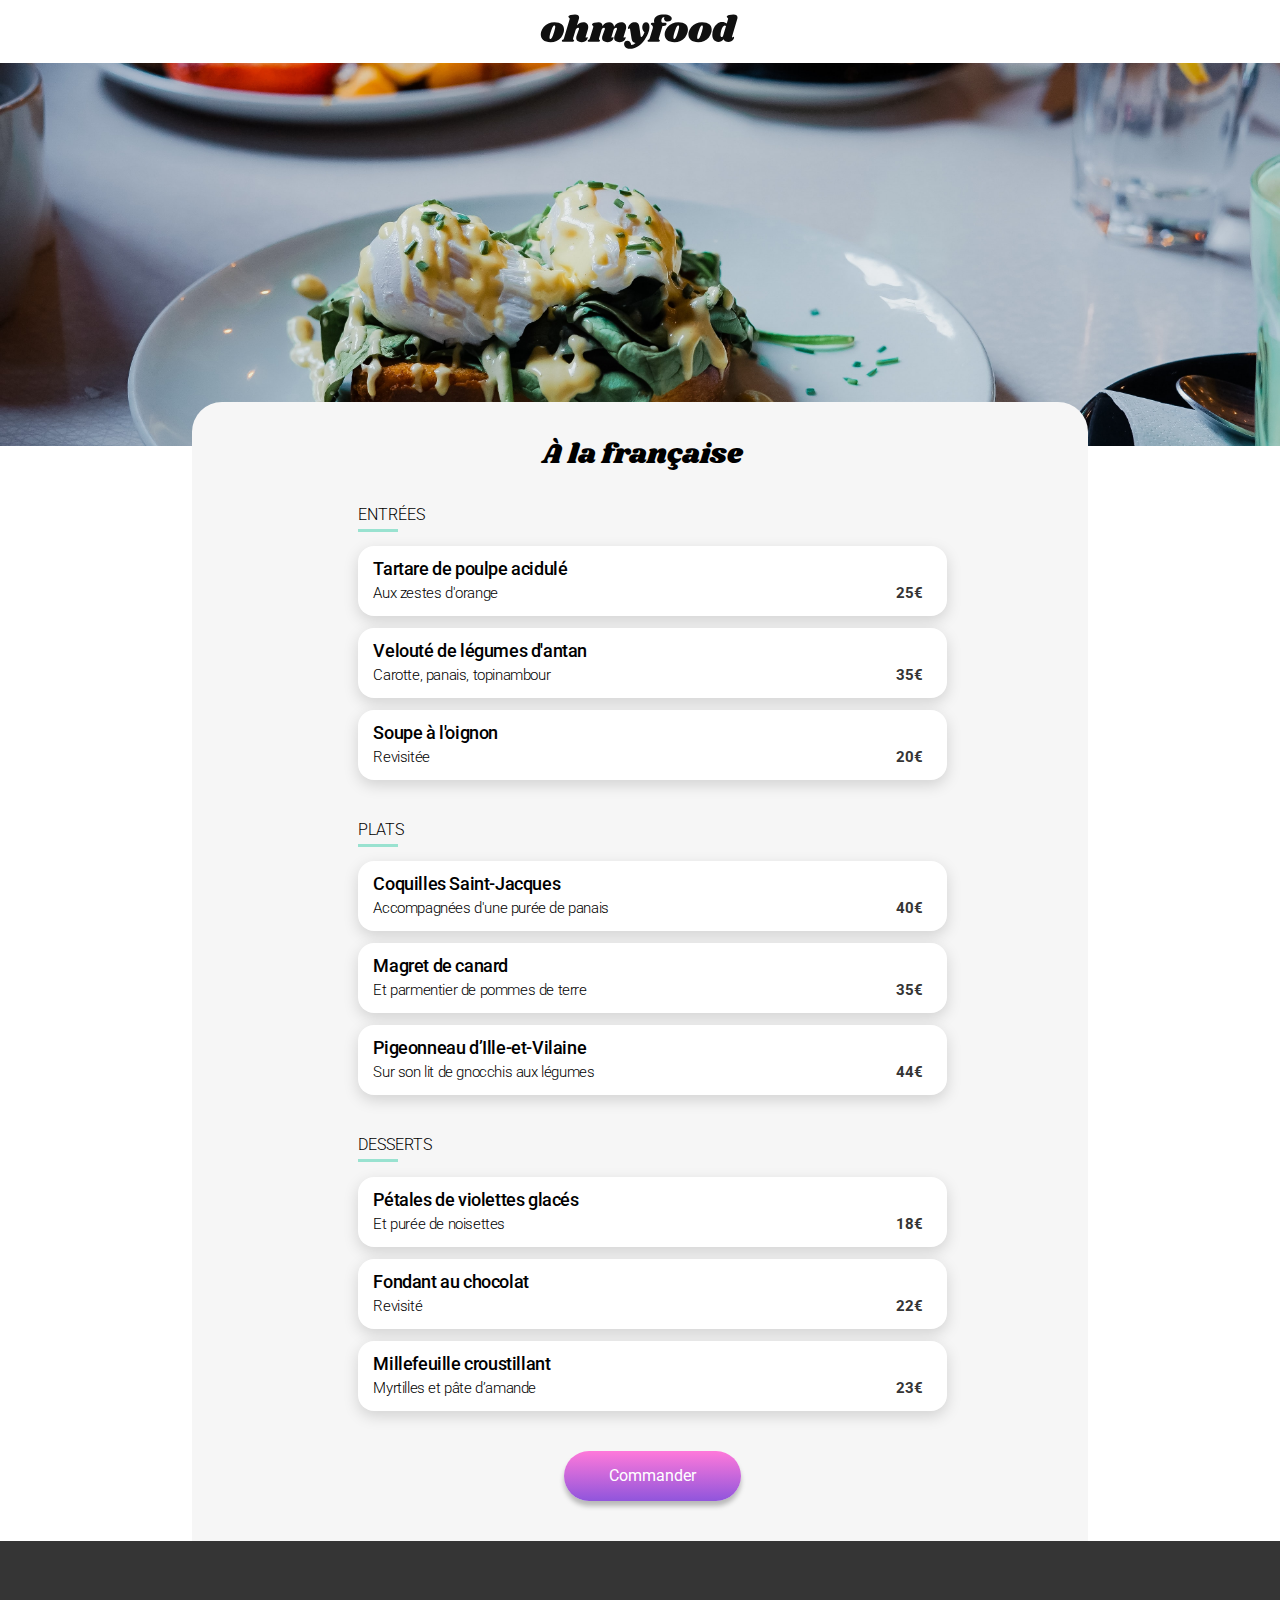
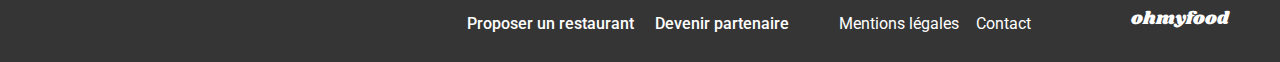
==== restos/ALaFrancaise.html @ 9baf25be "création des autres pages restos et quelques retouches diverses" ====
<!DOCTYPE html>
<html lang="fr">
  <head>
    <meta charset="UTF-8" />
    <!-- Pour les MediaQueries -->
    <meta name="viewport" content="width=device-width, initial-scale=1.0" />
    <!-- Nom de l'onglet -->
    <title>À la Française</title>
    <!-- Ajout du Logo dans l'onglet -->
    <link rel="icon" type="image/svg+xml" href="../Images/logo/ohmyfood.png" />
    <!-- Ajout des liens pour les fonts et icones -->
    <link rel="preconnect" href="https://fonts.googleapis.com" />
    <link rel="preconnect" href="https://fonts.gstatic.com" crossorigin />
    <link
      href="https://fonts.googleapis.com/css2?family=Roboto:wght@300;400;500;700&family=Shrikhand&display=swap"
      rel="stylesheet"
    />
    <link
      rel="stylesheet"
      href="https://cdnjs.cloudflare.com/ajax/libs/font-awesome/6.2.1/css/all.min.css"
      integrity="sha512-MV7K8+y+gLIBoVD59lQIYicR65iaqukzvf/nwasF0nqhPay5w/9lJmVM2hMDcnK1OnMGCdVK+iQrJ7lzPJQd1w=="
      crossorigin="anonymous"
      referrerpolicy="no-referrer"
    />
    <!-- Ajout du style css de référence -->
    <link rel="stylesheet" href="../sass/main.css" />
  </head>
  <body>
    <header>
      <!-- ENTÊTE -->
      <div class="header header__restos">
        <div>
          <a href="../index.html"
            ><i class="fa-solid fa-arrow-left fa-lg"></i
          ></a>
        </div>
        <img
          src="../Images/logo/ohmyfood@2x.svg"
          alt="Logo du site Oh my Food"
          class="logo"
        />
      </div>
    </header>
    <main>
      <img
        src="../Images/restaurants/toa-heftiba-DQKerTsQwi0-unsplash.jpg"
        alt="Image de restaurant montrant des plats"
        class="restos"
      />
      <section class="bckg__restos">
        <div class="align__title box">
          <div><h2>À la française</h2></div>
          <div class="carre carre__myheart">
            <label for="coeur">
              <input type="checkbox" id="coeur" class="checkbox" />
              <i class="far fa-heart fa__base" aria-hidden="true"></i>
              <i class="fas fa-heart fa__base" aria-hidden="true"></i>
            </label>
          </div>
        </div>
        <div class="marge box__one">
          <div>
            <h4>ENTRÉES</h4>
            <div class="underline"></div>
          </div>
          <div class="vignette">
            <div class="vignette__points">
              <p class="vignette__points--one">Tartare de poulpe acidulé</p>
              <p class="vignette__points--two">Aux zestes d'orange</p>
            </div>
            <div class="vignette__price">25€</div>
            <div class="vignette__bar">
              <i class="fa-solid fa-check fa-sm vignette__bar__check"></i>
            </div>
          </div>
          <div class="vignette">
            <div class="vignette__points">
              <p class="vignette__points--one">Velouté de légumes d'antan</p>
              <p class="vignette__points--two">Carotte, panais, topinambour</p>
            </div>
            <div class="vignette__price">35€</div>
            <div class="vignette__bar">
              <i class="fa-solid fa-check fa-sm vignette__bar__check"></i>
            </div>
          </div>
          <div class="vignette">
            <div class="vignette__points">
              <p class="vignette__points--one">Soupe à l'oignon</p>
              <p class="vignette__points--two">Revisitée</p>
            </div>
            <div class="vignette__price">20€</div>
            <div class="vignette__bar">
              <i class="fa-solid fa-check fa-sm vignette__bar__check"></i>
            </div>
          </div>
        </div>
        <div class="marge box__two">
          <div>
            <h4>PLATS</h4>
            <div class="underline"></div>
          </div>
          <div class="vignette">
            <div class="vignette__points">
              <p class="vignette__points--one">Coquilles Saint-Jacques</p>
              <p class="vignette__points--two">
                Accompagnées d'une purée de panais
              </p>
            </div>
            <div class="vignette__price">40€</div>
            <div class="vignette__bar">
              <i class="fa-solid fa-check fa-sm vignette__bar__check"></i>
            </div>
          </div>
          <div class="vignette">
            <div class="vignette__points">
              <p class="vignette__points--one">Magret de canard</p>
              <p class="vignette__points--two">
                Et parmentier de pommes de terre
              </p>
            </div>
            <div class="vignette__price">35€</div>
            <div class="vignette__bar">
              <i class="fa-solid fa-check fa-sm vignette__bar__check"></i>
            </div>
          </div>
          <div class="vignette">
            <div class="vignette__points">
              <p class="vignette__points--one">Pigeonneau d’Ille-et-Vilaine</p>
              <p class="vignette__points--two">
                Sur son lit de gnocchis aux légumes
              </p>
            </div>
            <div class="vignette__price">44€</div>
            <div class="vignette__bar">
              <i class="fa-solid fa-check fa-sm vignette__bar__check"></i>
            </div>
          </div>
        </div>
        <div class="marge box__three">
          <div>
            <h4>DESSERTS</h4>
            <div class="underline"></div>
          </div>
          <div class="vignette">
            <div class="vignette__points">
              <p class="vignette__points--one">Pétales de violettes glacés</p>
              <p class="vignette__points--two">Et purée de noisettes</p>
            </div>
            <div class="vignette__price">18€</div>
            <div class="vignette__bar">
              <i class="fa-solid fa-check fa-sm vignette__bar__check"></i>
            </div>
          </div>
          <div class="vignette">
            <div class="vignette__points">
              <p class="vignette__points--one">Fondant au chocolat</p>
              <p class="vignette__points--two">Revisité</p>
            </div>
            <div class="vignette__price">22€</div>
            <div class="vignette__bar">
              <i class="fa-solid fa-check fa-sm vignette__bar__check"></i>
            </div>
          </div>
          <div class="vignette">
            <div class="vignette__points">
              <p class="vignette__points--one">Millefeuille croustillant</p>
              <p class="vignette__points--two">Myrtilles et pâte d’amande</p>
            </div>
            <div class="vignette__price">23€</div>
            <div class="vignette__bar">
              <i class="fa-solid fa-check fa-sm vignette__bar__check"></i>
            </div>
          </div>
        </div>
        <a href="#" class="cta cta__two marge">Commander</a>
      </section>
    </main>
    <footer class="footer">
      <div class="footer__width">
        <div class="footer__marge">
          <a href="../index.html" class="shrinkhand color">ohmyfood</a>
        </div>
        <div class="footer__two order__two">
          <div class="icon">
            <div>
              <i class="fa-solid fa-utensils" aria-hidden="true"></i>
            </div>
            <a href="#" class="color weight__one">Proposer un restaurant</a>
          </div>
          <div class="icon">
            <div>
              <i
                class="fa-solid fa-handshake-angle fa-xs"
                aria-hidden="true"
              ></i>
            </div>
            <a href="#" class="color weight__one">Devenir partenaire</a>
          </div>
        </div>
        <div class="footer__two order__one">
          <div><a href="#" class="color weight__two">Mentions légales</a></div>
          <div>
            <a href="mailto:email@exemple.com?" class="color weight__two"
              >Contact</a
            >
          </div>
        </div>
      </div>
    </footer>
  </body>
</html>
---- sass/main.css ----
@charset "UTF-8";
/*****Appel des différentes pages scss du projet pour un bon fonctionnement de l'ensemble du site *****/
/* Réinitialisation des marges navigateurs */
* {
  margin: 0;
  padding: 0;
}

/** Fonts du site **/
/** Font-size **/
/** Charte des Couleurs pour l'ensemble du site **/
/**Couleurs principales**/
/**Autres Couleurs **/
/** Couleurs de CTA **/
/** Paramètres généraux **/
/** LOADER **/
/** ENTÊTE **/
/** Accueil - Fonctionnement **/
/** Accueil - Cartes Restaurants **/
/** Partie haute de la card **/
/** Partie basse de la card **/
/** alignement texte et coeur de la card**/
/** FOOTER **/
/** Mise en forme pages Restos **/
/** Vignettes pages restaurants**/
/** Pour couper le texte à l'aide de 3 petits points **/
/** Ombres Portées **/
/** Keyframes LOADER **/
@keyframes loader {
  100% {
    transform: scale(2);
  }
}
@keyframes visibilité {
  90% {
    opacity: 1;
  }
  100% {
    opacity: 0;
  }
}
/** Keyframes Blocs Menu **/
@keyframes menu {
  from {
    transform: scale(0);
    opacity: 0;
  }
  to {
    transform: scale(1);
    opacity: 1;
  }
}
/****** Paramètres généraux en Mobile First ***********/
/** Mise en forme de diverses balises html **/
body {
  font-family: "Roboto", sans-serif;
  font-size: 1rem;
}

h1 {
  font-family: "Roboto", sans-serif;
  font-size: 1.5rem;
  font-weight: 700;
}

h2 {
  font-family: "Shrikhand", serif;
  font-size: 1.75rem;
  font-weight: 400;
}

h3 {
  font-size: 1.125rem;
  font-weight: 700;
}

h4 {
  font-weight: 300;
}

a {
  text-decoration: none;
}

/** Boutons Explorer er Commander **/
.cta {
  display: flex;
  justify-content: center;
  align-items: center;
  box-shadow: 0px 5px 5px 0px rgba(0, 0, 0, 0.2509803922);
  background: linear-gradient(to bottom, #ff79da, #9356dc 97%);
  color: #ffffff;
  margin: auto;
  height: 3.125rem;
  border-radius: 30px;
  cursor: pointer;
  transition: all 0.3s cubic-bezier(0.4, 0.1, 0.6, 0.9);
  /**** Media Queries ****/
}
.cta:hover, .cta:active {
  background: linear-gradient(to bottom, #ff93e1, #a16be0 97%);
  box-shadow: 0px 7px 7px 2px rgba(0, 0, 0, 0.2509803922);
}
.cta__one {
  width: 58%;
}
.cta__two {
  width: 52%;
}
@media screen and (min-width: 768px) {
  .cta__one {
    width: 16%;
  }
  .cta__two {
    width: 30%;
  }
}

/** Paramètres généraux des coeurs **/
.fa__base {
  position: absolute;
  font-size: 25px;
  color: transparent;
  background-clip: text;
  cursor: pointer;
  transition: opacity 0.2s ease-in-out;
}

.far {
  background-color: #000000;
}
.far:active {
  opacity: 0;
}
@media screen and (min-width: 768px) {
  .far:hover {
    opacity: 0;
  }
}

.fas {
  background-image: linear-gradient(to bottom, #9356dc, #ff79da);
  opacity: 0;
}
.fas:active {
  opacity: 1;
}
@media screen and (min-width: 768px) {
  .fas:hover {
    opacity: 1;
  }
}

.checkbox {
  position: absolute;
  opacity: 0;
}

/** lorsque la checkbox est cochée, cela affiche l'icône coeur plein / les 2 sont donc reliés **/
input[type=checkbox]:checked ~ .fas {
  opacity: 1;
}

.container__two {
  display: flex;
  justify-content: space-between;
}

.carre {
  cursor: pointer;
  position: relative;
  /** Coeur pages accueil / cards **/
  /** Coeur pages restaurants **/
}
.carre__heart {
  margin-top: 20px;
  margin-right: 45px;
}
.carre__myheart {
  margin-top: 7px;
  margin-left: 20px;
}

/** Section Restaurants **/
.cards {
  display: flex;
  flex-direction: column;
  gap: 19.2px;
  margin-top: 24px;
  /** taille pour la balise <a> qui enveloppe la carte**/
}
@media screen and (min-width: 768px) {
  .cards {
    flex-direction: row;
    flex-wrap: wrap;
    justify-content: center;
    margin-top: 24px;
    gap: 50px 100px;
  }
}
.cards .width {
  width: 100%;
  background: #ffffff;
  border-radius: 1rem;
  /** style pour la carte entièrement cliquable **/
}
@media screen and (min-width: 768px) {
  .cards .width {
    width: 35%;
  }
}
.cards .width .card {
  /** style pour l'étiquette **/
  /** style pour le texte**/
}
.cards .width .card .container__one {
  display: flex;
  justify-content: flex-end;
}
.cards .width .card__img {
  object-fit: cover;
  object-position: center;
  position: relative;
  z-index: 1;
  width: 100%;
  height: 160px;
  border-radius: 1rem 1rem 0 0;
}
.cards .width .card__label {
  display: flex;
  justify-content: center;
  align-items: center;
  /** Superposition de l'étiquette "Nouveau" par rapport à l'image **/
  position: absolute;
  z-index: 2;
  border-radius: 0.125rem;
  width: 5rem;
  height: 1.813rem;
  background: #99e2d0;
  color: #008766;
  font-size: 0.875rem;
  font-weight: 500;
  margin-top: 4%;
  margin-right: 4%;
}
@media screen and (min-width: 768px) {
  .cards .width .card__label {
    margin-top: 1%;
    margin-right: 1%;
  }
}
.cards .width .card__txt {
  display: flex;
  flex-direction: column;
  align-items: flex-start;
  line-height: 1.6rem;
  color: #000000;
  font-size: 1.063rem;
  font-weight: 300;
  padding: 0.8rem;
  margin-right: 30px;
}

/** Alignement vertical des 2 blocs du loader **/
.middle {
  display: flex;
  flex-direction: column;
  justify-content: center;
  align-items: center;
  gap: 80px;
}

/** Aspect global **/
.loader {
  background-color: #353535;
  width: 100%;
  height: 100%;
  pointer-events: none;
  position: fixed;
  top: 0px;
  left: 0px;
  z-index: 100000;
  animation: visibilité 3s ease forwards;
  /** Style du titre **/
  /** Style des 3 ronds **/
}
.loader__title {
  position: relative;
  font-family: "Shrikhand", serif;
  color: #ffffff;
  font-size: 2rem;
  margin-top: -100px;
  /** Media Queries **/
}
@media screen and (min-width: 768px) {
  .loader__title {
    font-size: 2.3rem;
    margin-top: -140px;
  }
}
.loader__element {
  position: absolute;
  border-radius: 100%;
  border: 30px solid;
  margin-left: -30px;
  margin-top: -40px;
  /** Rappel de la charte graphique du site **/
  /** Animation des 3 ronds **/
}
@media screen and (min-width: 768px) {
  .loader__element {
    margin-top: -50px;
    border: 40px solid;
    margin-left: -40px;
  }
}
.loader__element--1 {
  color: #9356dc;
}
.loader__element--2 {
  color: #ff79da;
}
.loader__element--3 {
  color: #99e2d0;
}
.loader__element:nth-child(1) {
  animation: loader 0.6s ease-in-out alternate infinite;
}
.loader__element:nth-child(2) {
  animation: loader 0.6s ease-in-out alternate 0.2s infinite;
}
.loader__element:nth-child(3) {
  animation: loader 0.6s ease-in-out alternate 0.4s infinite;
}

/** ENTÊTES page accueil et restos**/
.header {
  height: 3.938rem;
  /**** Media Queries ****/
}
.header .logo {
  width: 10.125rem;
  height: 2.75rem;
  margin-top: 0.8rem;
}
.header__accueil {
  display: flex;
  justify-content: center;
  align-items: center;
  box-shadow: 0px 2px 4px 0px rgba(0, 0, 0, 0.1490196078);
  position: relative;
  z-index: 2;
}
.header__restos {
  display: flex;
  justify-content: flex-start;
  align-items: center;
  margin-left: 24px;
  gap: 18%;
}
@media screen and (min-width: 768px) {
  .header__restos {
    gap: 41%;
  }
}
.header i {
  color: #000000;
}
@media screen and (min-width: 768px) {
  .header .header {
    height: 6rem;
  }
  .header .logo {
    width: 12.5rem;
    height: 2.138rem;
    margin-top: 0;
  }
}

/** Bannière de Localisation **/
.location {
  display: flex;
  justify-content: center;
  align-items: center;
  box-shadow: 0px 5px 5px 0px rgba(0, 0, 0, 0.2509803922);
  position: absolute;
  z-index: 1;
  gap: 19.2px;
  width: 100%;
  height: 50px;
  background-color: #eaeaea;
}
.location i {
  color: #353535;
}
.location .paris {
  color: #353535;
  font-weight: 500;
}

/** Présentation courte de la start up**/
.presentation {
  background-color: #F6F6F6;
  padding-top: 50px;
  padding-bottom: 60.8px;
  text-align: center;
}
.presentation__one {
  font-size: 1.5rem;
  font-weight: 700;
  line-height: 28px;
  padding: 40px 45px 16px;
}
.presentation__two {
  font-size: 1.125rem;
  font-weight: 300;
  color: #353535;
  line-height: 28px;
  margin-bottom: 32px;
}
@media screen and (min-width: 768px) {
  .presentation {
    padding-bottom: 32px;
  }
  .presentation__one {
    font-size: 2.5rem;
    padding: 40px 45px 35px;
  }
  .presentation__two {
    margin-bottom: 24px;
  }
}

/** Section Fonctionnement **/
.fct__title {
  padding: 52px 20px 28.8px;
}
@media screen and (min-width: 768px) {
  .fct__title {
    margin-left: 17.3%;
  }
}

.direction {
  display: flex;
  flex-direction: column;
  margin-bottom: 48px;
  gap: 24px;
}
@media screen and (min-width: 768px) {
  .direction {
    display: flex;
    flex-direction: row;
    justify-content: center;
    gap: 4.8px;
  }
}
.direction .choice {
  display: flex;
  align-items: center;
}
.direction .choice__order {
  display: flex;
  justify-content: center;
  align-items: center;
  margin-left: 20px;
  background: #9356dc;
  color: #ffffff;
  width: 20.8px;
  height: 20.8px;
  border-radius: 9.6px;
  margin-right: -11.2px;
  z-index: 1;
}
@media screen and (min-width: 768px) {
  .direction .choice__order {
    width: 28.8px;
    height: 24px;
    border-radius: 11.2px;
  }
}
.direction .choice .btn {
  box-shadow: rgba(0, 0, 0, 0.15) 0px 5px 15px 0px;
  display: flex;
  align-items: baseline;
  gap: 24px;
  background: #F6F6F6;
  color: #000000;
  font-size: 1rem;
  font-weight: 500;
  width: 71%;
  padding: 27.2px;
  border-radius: 24px;
  cursor: pointer;
}
@media screen and (min-width: 768px) {
  .direction .choice .btn {
    width: 100%;
  }
}
.direction .choice .btn i {
  color: #7e7e7e;
  transition: color 0.2s cubic-bezier(0.4, 0.1, 0.6, 0.9);
}
.direction .choice .btn:hover i, .direction .choice .btn:active i {
  color: #9356dc;
}

/** Paramètres section Restaurants**/
.bckg {
  background-color: #F6F6F6;
  padding: 52px 20px 72px 20px;
}
@media screen and (min-width: 768px) {
  .bckg {
    padding: 30px 120px 30px 140px;
  }
  .bckg .rst__title {
    margin-left: 11%;
  }
}

.footer {
  background-color: #353535;
  /** Marge OhmyFood **/
  /** couleur icônes **/
  /** espace entre icônes et caractères **/
  /** Couleur générale des caractères **/
  /** Différentes graisses pour les 2 dernières rubriques **/
  /** Media Queries pour le sens et l'ordre des différents blocs **/
}
.footer__width {
  padding-top: 7%;
  padding-left: 7%;
  padding-bottom: 5%;
  width: 90%;
  line-height: 1.7rem;
  /** Media Queries pour le footer général **/
}
@media screen and (min-width: 768px) {
  .footer__width {
    display: flex;
    flex-direction: row-reverse;
    padding-top: 5%;
    padding-left: 6%;
    padding-bottom: 2%;
  }
}
.footer__marge {
  margin-bottom: 1rem;
}
@media screen and (min-width: 768px) {
  .footer__marge {
    margin-bottom: 0;
    margin-left: 100px;
  }
}
.footer__marge .shrinkhand {
  font-family: "Shrikhand", serif;
  font-size: 1.125rem;
}
.footer i {
  color: #ffffff;
}
.footer .icon {
  display: flex;
  gap: 11.2px;
}
.footer .color {
  color: #ffffff;
}
.footer .weight__one {
  font-weight: 500;
}
.footer .weight__two {
  font-weight: 400;
}
@media screen and (min-width: 768px) {
  .footer .footer__two {
    display: flex;
    flex-direction: row;
    margin-top: 5px;
  }
  .footer .order__one {
    order: 1;
    gap: 17px;
    margin-left: 50px;
  }
  .footer .order__two {
    order: 2;
    gap: 10px;
  }
}

/** Taille Photo**/
.restos {
  object-fit: cover;
  object-position: center;
  width: 100%;
}
@media screen and (min-width: 768px) {
  .restos {
    height: 383px;
  }
}

/** Fond global **/
.bckg__restos {
  display: flex;
  flex-direction: column;
  padding-top: 32px;
  padding-left: 16px;
  padding-right: 9.6px;
  margin-top: -48px;
  position: relative;
  background-color: #F6F6F6;
  border-radius: 30px 30px 0 0;
}
@media screen and (min-width: 768px) {
  .bckg__restos {
    margin-left: 15%;
    margin-right: 15%;
    padding-top: 2.5%;
    padding-left: 13%;
    padding-right: 11%;
  }
}

/** Alignement titre et coeur **/
.align__title {
  display: flex;
  margin-bottom: 20px;
}
@media screen and (min-width: 768px) {
  .align__title {
    margin: auto;
    margin-bottom: 30px;
  }
}

/** Marge "bloc menu" et cta **/
.marge {
  margin-bottom: 40px;
}

/** Soulignage du titre h4 **/
.underline {
  background-color: #99e2d0;
  height: 3.008px;
  width: 40px;
  margin-top: 4.8px;
  margin-bottom: 14.4px;
}

/** Animation bloc menu **/
.box {
  animation: menu 1.5s 100ms both;
}

.box__one {
  animation: menu 1.5s 150ms both;
}

.box__two {
  animation: menu 1.5s 300ms both;
}

.box__three {
  animation: menu 1.5s 450ms both;
}

/** Paramètres Vignettes plats **/
.vignette {
  display: flex;
  justify-content: space-between;
  box-shadow: rgba(0, 0, 0, 0.15) 0px 5px 15px 0px;
  background: #ffffff;
  color: #000000;
  width: 100%;
  border-radius: 16px;
  line-height: 25px;
  cursor: pointer;
  /** On coupe le texte à l'aide de 3 petits points lorsque c'est nécessaire **/
  /** Paramètres du prix affiché **/
  /** Paramètres de languette verte **/
  /** Animation des languettes vertes avec coche qui apparaissent et qui disparaissent au clic ou au survol **/
}
.vignette:not(:last-child) {
  margin-bottom: 12px;
}
.vignette__points {
  text-overflow: ellipsis;
  white-space: nowrap;
  overflow: hidden;
  width: 290px;
  transition: all 0.3s ease-in-out;
  /** Media Queries **/
  /** Paramètres de chaque ligne **/
}
.vignette__points:active {
  width: 190px;
}
@media screen and (min-width: 768px) {
  .vignette__points:hover {
    width: 300px;
  }
}
.vignette__points--one {
  text-overflow: ellipsis;
  white-space: nowrap;
  overflow: hidden;
  font-size: 1.125rem;
  font-weight: 500;
  padding-top: 10px;
  padding-left: 15px;
  letter-spacing: -0.4px;
}
.vignette__points--two {
  text-overflow: ellipsis;
  white-space: nowrap;
  overflow: hidden;
  font-size: 0.94rem;
  font-weight: 300;
  padding-left: 15px;
  padding-bottom: 10px;
  letter-spacing: -0.4px;
}
.vignette__price {
  font-size: 0.94rem;
  font-weight: 700;
  color: #353535;
  margin-top: 35px;
  margin-left: auto;
  transition: transform 0.3s ease-in-out;
}
.vignette .vignette__bar {
  display: flex;
  justify-content: center;
  align-items: center;
  background-color: #99e2d0;
  width: 19%;
  margin-left: -50px;
  border-top-right-radius: 16px;
  border-bottom-right-radius: 16px;
  opacity: 0;
  transform: scaleX(0);
  transform-origin: right;
  transition: all 0.3s ease-in-out;
  /** Paramètres de la coche **/
  /** couleur de l'icône de la languette **/
}
@media screen and (min-width: 768px) {
  .vignette .vignette__bar {
    width: 10%;
    margin-left: -35px;
  }
}
.vignette .vignette__bar__check {
  display: flex;
  justify-content: center;
  align-items: center;
  position: absolute;
  width: 20px;
  height: 20px;
  border-radius: 10px;
  background-color: #ffffff;
}
.vignette .vignette__bar i {
  color: #99e2d0;
}
.vignette:active > .vignette__bar {
  transform: scaleX(1);
  opacity: 1;
}
.vignette:active > .vignette__price {
  transform: translateX(-65px);
}
@media screen and (min-width: 768px) {
  .vignette:hover > .vignette__bar {
    transform: scaleX(1);
    opacity: 1;
  }
  .vignette:hover > .vignette__price {
    transform: translateX(-50px);
  }
}/*# sourceMappingURL=main.css.map */
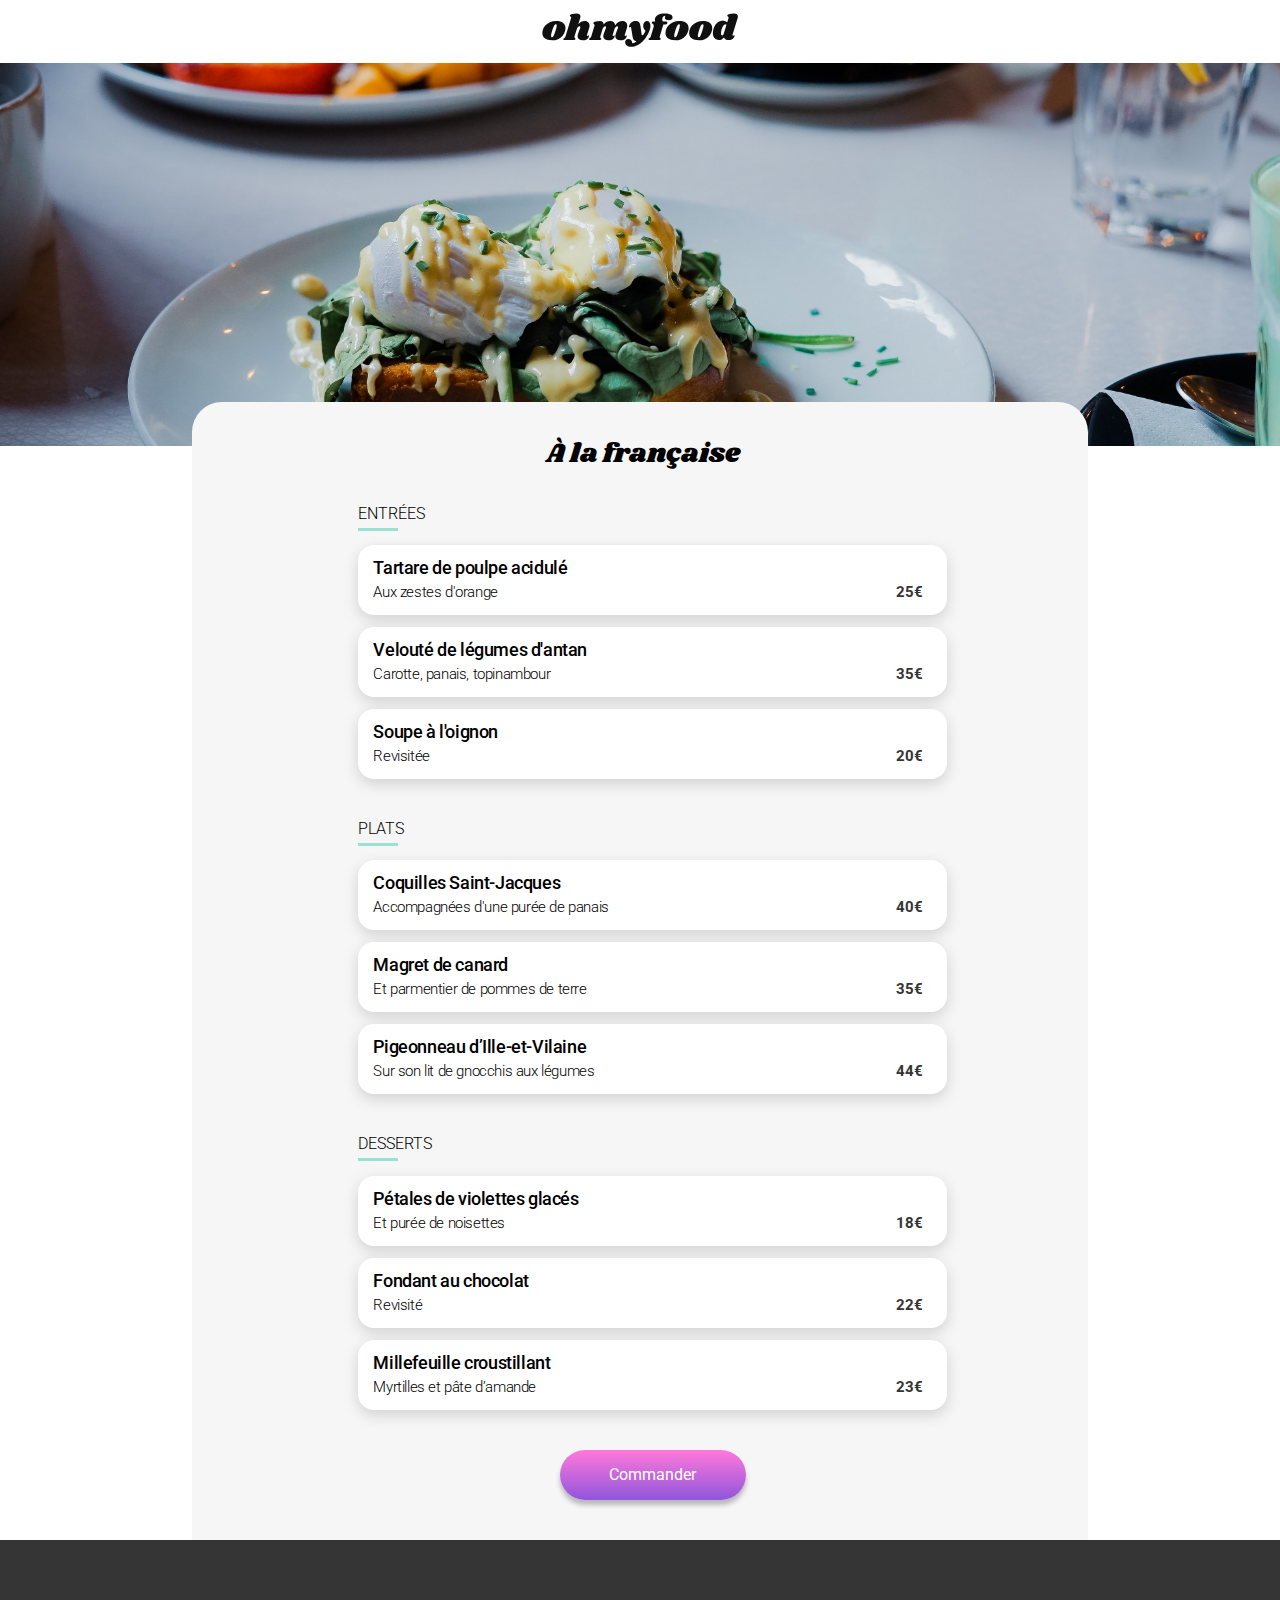
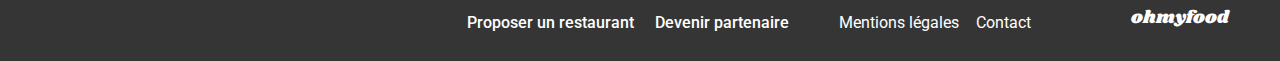
==== commit 278f41ea: "retouches diverses" ====
--- a/restos/ALaFrancaise.html
+++ b/restos/ALaFrancaise.html
@@ -26,20 +26,18 @@
     <link rel="stylesheet" href="../sass/main.css" />
   </head>
   <body>
-    <header>
+    <header class="header">
       <!-- ENTÊTE -->
-      <div class="header header__restos">
-        <div>
-          <a href="../index.html"
-            ><i class="fa-solid fa-arrow-left fa-lg"></i
-          ></a>
-        </div>
-        <img
+      <!-- Ajout d'une icône flèche pour pouvoir retourner sur la page d'accueil-->
+      <a href="../index.html" class="header__arrow"
+        ><i class="fa-solid fa-arrow-left fa-lg"></i
+      ></a>
+      <a href="#"
+        ><img
           src="../Images/logo/ohmyfood@2x.svg"
           alt="Logo du site Oh my Food"
           class="logo"
-        />
-      </div>
+      /></a>
     </header>
     <main>
       <img
@@ -48,10 +46,12 @@
         class="restos"
       />
       <section class="bckg__restos">
+        <!-- Effet d'apparition du titre légèrement décalé par rapport aux blocs menus-->
         <div class="align__title box">
           <div><h2>À la française</h2></div>
           <div class="carre carre__myheart">
             <label for="coeur">
+              <!-- checkbox pour pouvoir garder le coeur plein, avec dégradé de couleur, en place -->
               <input type="checkbox" id="coeur" class="checkbox" />
               <i class="far fa-heart fa__base" aria-hidden="true"></i>
               <i class="fas fa-heart fa__base" aria-hidden="true"></i>
@@ -59,16 +59,19 @@
           </div>
         </div>
         <div class="marge box__one">
+          <!-- Effet d'apparition de chaque bloc menu avec un léger décalage -->
           <div>
             <h4>ENTRÉES</h4>
             <div class="underline"></div>
           </div>
           <div class="vignette">
+            <!-- Mise en place de points de suspension quand la languette verte apparaît -->
             <div class="vignette__points">
               <p class="vignette__points--one">Tartare de poulpe acidulé</p>
               <p class="vignette__points--two">Aux zestes d'orange</p>
             </div>
             <div class="vignette__price">25€</div>
+            <!-- Languette verte avec coche qui apparaît au clique ou au survol -->
             <div class="vignette__bar">
               <i class="fa-solid fa-check fa-sm vignette__bar__check"></i>
             </div>
@@ -200,6 +203,7 @@
         <div class="footer__two order__one">
           <div><a href="#" class="color weight__two">Mentions légales</a></div>
           <div>
+            <!-- Au clique, ouverture d'une boite mail-->
             <a href="mailto:email@exemple.com?" class="color weight__two"
               >Contact</a
             >
--- a/sass/main.css
+++ b/sass/main.css
@@ -12,14 +12,12 @@
 /**Couleurs principales**/
 /**Autres Couleurs **/
 /** Couleurs de CTA **/
-/** Paramètres généraux **/
+/** Mixins réutilisées à plusieurs reprises **/
 /** LOADER **/
-/** ENTÊTE **/
 /** Accueil - Fonctionnement **/
 /** Accueil - Cartes Restaurants **/
 /** Partie haute de la card **/
 /** Partie basse de la card **/
-/** alignement texte et coeur de la card**/
 /** FOOTER **/
 /** Mise en forme pages Restos **/
 /** Vignettes pages restaurants**/
@@ -65,7 +63,7 @@
 
 h2 {
   font-family: "Shrikhand", serif;
-  font-size: 1.75rem;
+  font-size: 1.7rem;
   font-weight: 400;
 }
 
@@ -82,7 +80,7 @@
   text-decoration: none;
 }
 
-/** Boutons Explorer er Commander **/
+/** Boutons "Explorer" et "Commander" **/
 .cta {
   display: flex;
   justify-content: center;
@@ -91,29 +89,20 @@
   background: linear-gradient(to bottom, #ff79da, #9356dc 97%);
   color: #ffffff;
   margin: auto;
-  height: 3.125rem;
+  height: 50px;
   border-radius: 30px;
   cursor: pointer;
   transition: all 0.3s cubic-bezier(0.4, 0.1, 0.6, 0.9);
-  /**** Media Queries ****/
 }
 .cta:hover, .cta:active {
   background: linear-gradient(to bottom, #ff93e1, #a16be0 97%);
   box-shadow: 0px 7px 7px 2px rgba(0, 0, 0, 0.2509803922);
 }
 .cta__one {
-  width: 58%;
+  width: 218px;
 }
 .cta__two {
-  width: 52%;
-}
-@media screen and (min-width: 768px) {
-  .cta__one {
-    width: 16%;
-  }
-  .cta__two {
-    width: 30%;
-  }
+  width: 186px;
 }
 
 /** Paramètres généraux des coeurs **/
@@ -126,6 +115,7 @@
   transition: opacity 0.2s ease-in-out;
 }
 
+/** Coeur vide **/
 .far {
   background-color: #000000;
 }
@@ -138,6 +128,7 @@
   }
 }
 
+/** Coeur plein **/
 .fas {
   background-image: linear-gradient(to bottom, #9356dc, #ff79da);
   opacity: 0;
@@ -151,6 +142,7 @@
   }
 }
 
+/** CHECKBOX **/
 .checkbox {
   position: absolute;
   opacity: 0;
@@ -201,8 +193,8 @@
 .cards .width {
   width: 100%;
   background: #ffffff;
-  border-radius: 1rem;
-  /** style pour la carte entièrement cliquable **/
+  border-radius: 16px;
+  /** style pour la carte **/
 }
 @media screen and (min-width: 768px) {
   .cards .width {
@@ -223,8 +215,8 @@
   position: relative;
   z-index: 1;
   width: 100%;
-  height: 160px;
-  border-radius: 1rem 1rem 0 0;
+  height: 150px;
+  border-radius: 16px 16px 0 0;
 }
 .cards .width .card__label {
   display: flex;
@@ -233,9 +225,9 @@
   /** Superposition de l'étiquette "Nouveau" par rapport à l'image **/
   position: absolute;
   z-index: 2;
-  border-radius: 0.125rem;
-  width: 5rem;
-  height: 1.813rem;
+  border-radius: 2px;
+  width: 80px;
+  height: 29px;
   background: #99e2d0;
   color: #008766;
   font-size: 0.875rem;
@@ -253,11 +245,11 @@
   display: flex;
   flex-direction: column;
   align-items: flex-start;
-  line-height: 1.6rem;
+  line-height: 25.5px;
   color: #000000;
   font-size: 1.063rem;
   font-weight: 300;
-  padding: 0.8rem;
+  padding: 12.8px;
   margin-right: 30px;
 }
 
@@ -280,7 +272,7 @@
   top: 0px;
   left: 0px;
   z-index: 100000;
-  animation: visibilité 3s ease forwards;
+  animation: visibilité 0.1s ease forwards;
   /** Style du titre **/
   /** Style des 3 ronds **/
 }
@@ -299,11 +291,13 @@
   }
 }
 .loader__element {
+  /** Superposition des 3 ronds **/
   position: absolute;
   border-radius: 100%;
   border: 30px solid;
   margin-left: -30px;
   margin-top: -40px;
+  /** Media Queries**/
   /** Rappel de la charte graphique du site **/
   /** Animation des 3 ronds **/
 }
@@ -335,46 +329,39 @@
 
 /** ENTÊTES page accueil et restos**/
 .header {
-  height: 3.938rem;
+  display: flex;
+  justify-content: center;
+  align-items: center;
+  position: relative;
+  height: 63PX;
   /**** Media Queries ****/
 }
 .header .logo {
-  width: 10.125rem;
-  height: 2.75rem;
-  margin-top: 0.8rem;
+  width: 162px;
+  height: 44px;
+  margin-top: 13px;
+}
+@media screen and (min-width: 768px) {
+  .header .header {
+    height: 96px;
+  }
+  .header .logo {
+    width: 200px;
+    height: 34px;
+    margin-top: 0;
+  }
 }
 .header__accueil {
-  display: flex;
-  justify-content: center;
-  align-items: center;
   box-shadow: 0px 2px 4px 0px rgba(0, 0, 0, 0.1490196078);
-  position: relative;
   z-index: 2;
 }
-.header__restos {
-  display: flex;
-  justify-content: flex-start;
-  align-items: center;
-  margin-left: 24px;
-  gap: 18%;
-}
-@media screen and (min-width: 768px) {
-  .header__restos {
-    gap: 41%;
-  }
+.header__arrow {
+  position: absolute;
+  left: 0;
+  padding: 17px 0 16px 17px;
 }
 .header i {
   color: #000000;
-}
-@media screen and (min-width: 768px) {
-  .header .header {
-    height: 6rem;
-  }
-  .header .logo {
-    width: 12.5rem;
-    height: 2.138rem;
-    margin-top: 0;
-  }
 }
 
 /** Bannière de Localisation **/
@@ -404,6 +391,7 @@
   padding-top: 50px;
   padding-bottom: 60.8px;
   text-align: center;
+  /** Media Queries**/
 }
 .presentation__one {
   font-size: 1.5rem;
@@ -432,32 +420,39 @@
 }
 
 /** Section Fonctionnement **/
+/** titre "fonctionnement **/
 .fct__title {
-  padding: 52px 20px 28.8px;
+  padding: 52px 20px 29px;
 }
 @media screen and (min-width: 768px) {
   .fct__title {
-    margin-left: 17.3%;
-  }
-}
-
+    text-align: center;
+    margin-right: 855px;
+  }
+}
+
+/** Bloc boutons **/
 .direction {
   display: flex;
   flex-direction: column;
-  margin-bottom: 48px;
-  gap: 24px;
+  margin-bottom: 55px;
+  gap: 20px;
+  /** centrage du numéro par rapport au bouton **/
 }
 @media screen and (min-width: 768px) {
   .direction {
     display: flex;
     flex-direction: row;
     justify-content: center;
-    gap: 4.8px;
+    margin-bottom: 50px;
+    gap: 0;
   }
 }
 .direction .choice {
   display: flex;
   align-items: center;
+  /** centrage du numéro dans le cercle **/
+  /** Boutons **/
 }
 .direction .choice__order {
   display: flex;
@@ -466,36 +461,42 @@
   margin-left: 20px;
   background: #9356dc;
   color: #ffffff;
-  width: 20.8px;
-  height: 20.8px;
-  border-radius: 9.6px;
+  font-size: 14px;
+  width: 23px;
+  height: 23px;
+  border-radius: 15px;
   margin-right: -11.2px;
   z-index: 1;
+  /** Media Queries**/
 }
 @media screen and (min-width: 768px) {
   .direction .choice__order {
-    width: 28.8px;
-    height: 24px;
-    border-radius: 11.2px;
+    width: 30px;
+    height: 20px;
+    border-radius: 13px;
   }
 }
 .direction .choice .btn {
   box-shadow: rgba(0, 0, 0, 0.15) 0px 5px 15px 0px;
   display: flex;
-  align-items: baseline;
-  gap: 24px;
+  align-items: center;
+  gap: 20px;
   background: #F6F6F6;
   color: #000000;
   font-size: 1rem;
   font-weight: 500;
-  width: 71%;
-  padding: 27.2px;
+  width: 70%;
+  padding: 27px 30px 27px 30px;
   border-radius: 24px;
   cursor: pointer;
+  /** Media Queries**/
 }
 @media screen and (min-width: 768px) {
   .direction .choice .btn {
     width: 100%;
+    padding: 24px 70px 24px 35px;
+    border-radius: 20px;
+    gap: 25px;
   }
 }
 .direction .choice .btn i {
@@ -513,10 +514,10 @@
 }
 @media screen and (min-width: 768px) {
   .bckg {
-    padding: 30px 120px 30px 140px;
+    padding: 30px 0 30px 30px;
   }
   .bckg .rst__title {
-    margin-left: 11%;
+    margin-left: 11.6%;
   }
 }
 
@@ -534,8 +535,8 @@
   padding-left: 7%;
   padding-bottom: 5%;
   width: 90%;
-  line-height: 1.7rem;
-  /** Media Queries pour le footer général **/
+  line-height: 27px;
+  /** Media Queries **/
 }
 @media screen and (min-width: 768px) {
   .footer__width {
@@ -547,7 +548,7 @@
   }
 }
 .footer__marge {
-  margin-bottom: 1rem;
+  margin-bottom: 16px;
 }
 @media screen and (min-width: 768px) {
   .footer__marge {
@@ -597,6 +598,8 @@
   object-fit: cover;
   object-position: center;
   width: 100%;
+  height: 275px;
+  /** Media Queries**/
 }
 @media screen and (min-width: 768px) {
   .restos {
@@ -630,6 +633,7 @@
 .align__title {
   display: flex;
   margin-bottom: 20px;
+  /** Media Queries**/
 }
 @media screen and (min-width: 768px) {
   .align__title {
@@ -684,6 +688,7 @@
   /** Paramètres du prix affiché **/
   /** Paramètres de languette verte **/
   /** Animation des languettes vertes avec coche qui apparaissent et qui disparaissent au clic ou au survol **/
+  /** Media Queries**/
 }
 .vignette:not(:last-child) {
   margin-bottom: 12px;
@@ -746,6 +751,7 @@
   transform: scaleX(0);
   transform-origin: right;
   transition: all 0.3s ease-in-out;
+  /** Media Queries**/
   /** Paramètres de la coche **/
   /** couleur de l'icône de la languette **/
 }
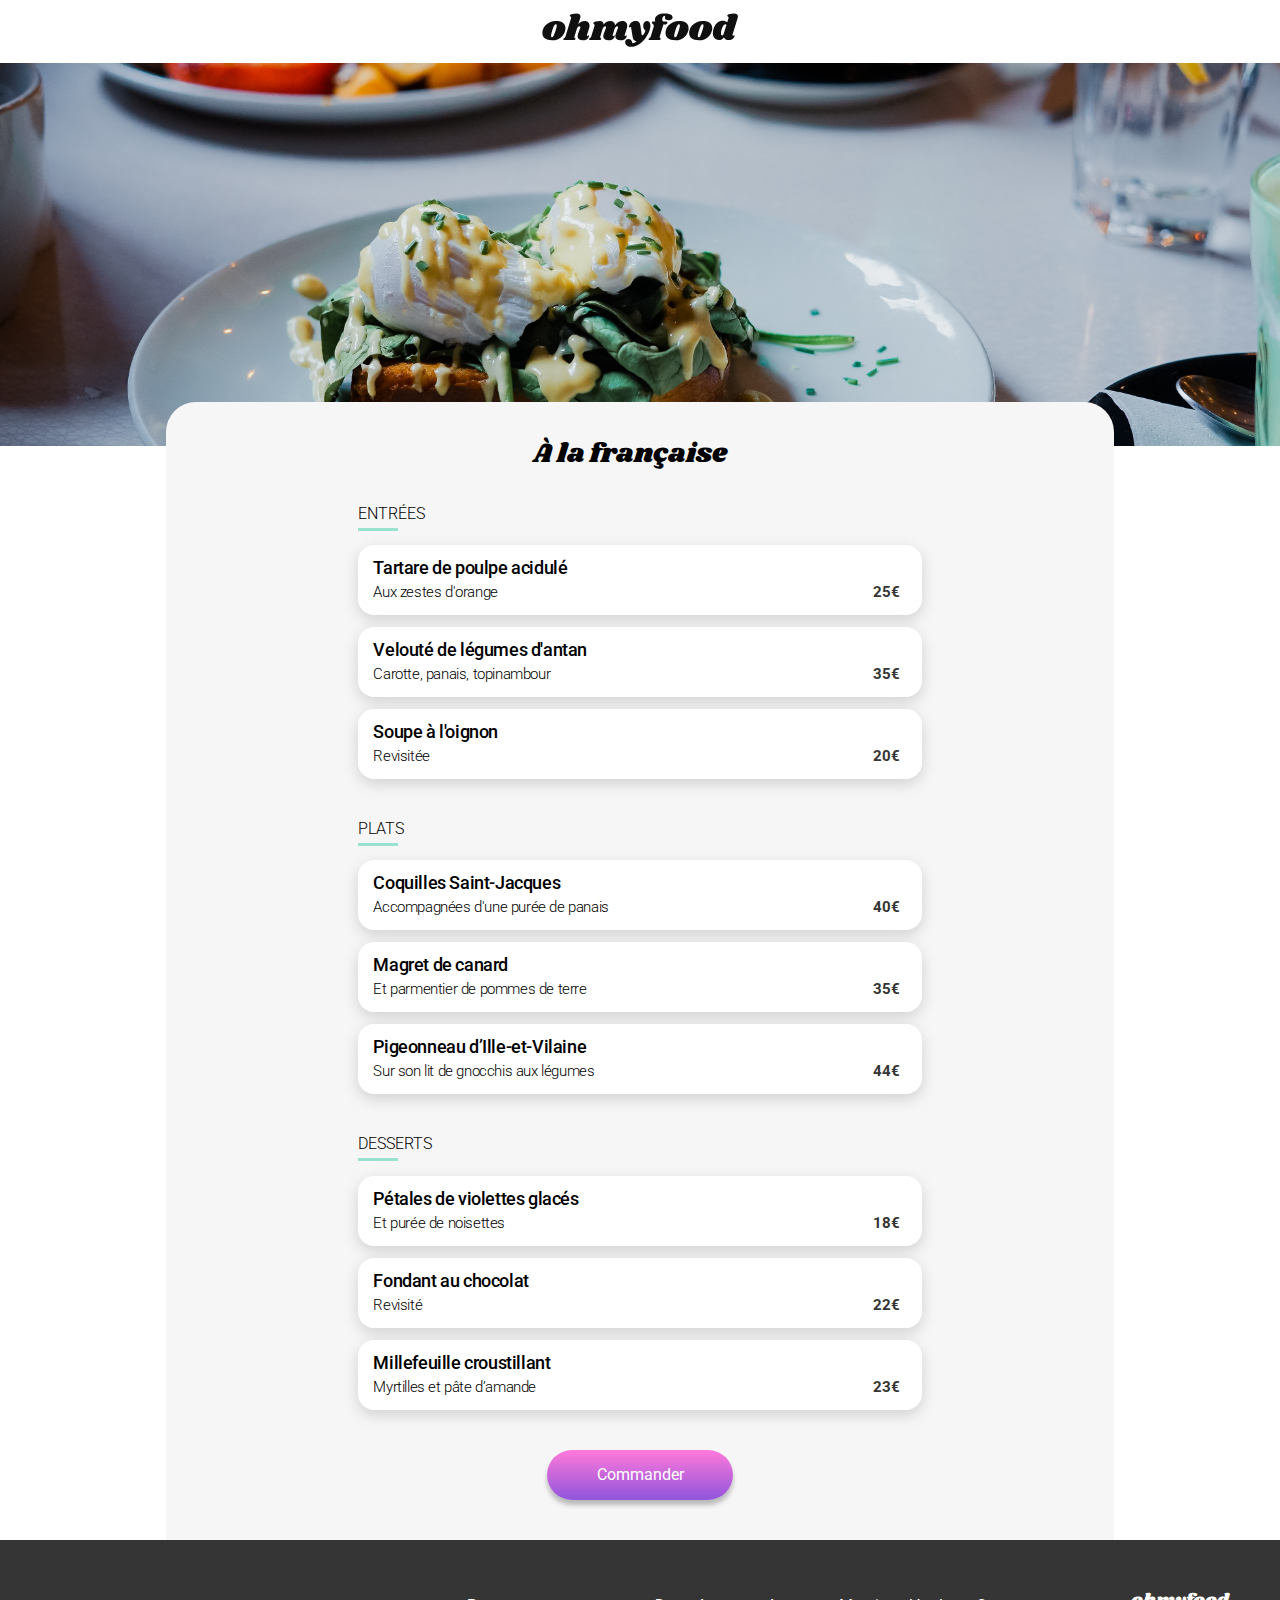
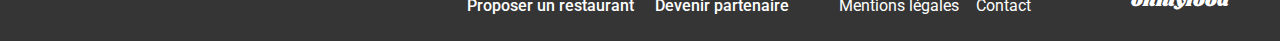
==== commit 9eeb5d8f: ""nouvelles modifications"" ====
--- a/restos/ALaFrancaise.html
+++ b/restos/ALaFrancaise.html
@@ -49,7 +49,7 @@
         <!-- Effet d'apparition du titre légèrement décalé par rapport aux blocs menus-->
         <div class="align__title box">
           <div><h2>À la française</h2></div>
-          <div class="carre carre__myheart">
+          <div class="position position__myheart">
             <label for="coeur">
               <!-- checkbox pour pouvoir garder le coeur plein, avec dégradé de couleur, en place -->
               <input type="checkbox" id="coeur" class="checkbox" />
--- a/sass/main.css
+++ b/sass/main.css
@@ -1,5 +1,5 @@
 @charset "UTF-8";
-/*****Appel des différentes pages scss du projet pour un bon fonctionnement de l'ensemble du site *****/
+/***** Appels des différentes pages scss du projet pour un bon fonctionnement de l'ensemble du site *****/
 /* Réinitialisation des marges navigateurs */
 * {
   margin: 0;
@@ -7,11 +7,18 @@
 }
 
 /** Fonts du site **/
-/** Font-size **/
+/** Font de base **/
+/** Font se rapportant au logo **/
+/** Font-size de base **/
 /** Charte des Couleurs pour l'ensemble du site **/
 /**Couleurs principales**/
+/** Primaire **/
+/** Secondaire **/
+/** Tertiaire **/
 /**Autres Couleurs **/
 /** Couleurs de CTA **/
+/** Couleurs de base du bouton avec pourcentage de pénétration de la couleur rose vers la couleur violette **/
+/** Couleurs au clic ou au survol **/
 /** Mixins réutilisées à plusieurs reprises **/
 /** LOADER **/
 /** Accueil - Fonctionnement **/
@@ -23,29 +30,32 @@
 /** Vignettes pages restaurants**/
 /** Pour couper le texte à l'aide de 3 petits points **/
 /** Ombres Portées **/
+/** décalage horizontal/décalage vertical/floutage/extension et couleur **/
+/** Keyframe Titre et Blocs Menu  passant d'invisibles à visibles - Page restos **/
+@keyframes menu {
+  from { /** échelle **/
+    transform: scale(0);
+    opacity: 0;
+  }
+  to {
+    transform: scale(1);
+    opacity: 1;
+  }
+}
 /** Keyframes LOADER **/
+/** apparence le temps de visibilité du loader **/
+@keyframes visibilité {
+  90% {
+    opacity: 1;
+  }
+  100% {
+    opacity: 0;
+  }
+}
+/** taille des ronds **/
 @keyframes loader {
   100% {
     transform: scale(2);
-  }
-}
-@keyframes visibilité {
-  90% {
-    opacity: 1;
-  }
-  100% {
-    opacity: 0;
-  }
-}
-/** Keyframes Blocs Menu **/
-@keyframes menu {
-  from {
-    transform: scale(0);
-    opacity: 0;
-  }
-  to {
-    transform: scale(1);
-    opacity: 1;
   }
 }
 /****** Paramètres généraux en Mobile First ***********/
@@ -80,23 +90,44 @@
   text-decoration: none;
 }
 
-/** Boutons "Explorer" et "Commander" **/
+/** Boutons page accueil et restos **/
+/** Aspect de base **/
 .cta {
   display: flex;
   justify-content: center;
   align-items: center;
   box-shadow: 0px 5px 5px 0px rgba(0, 0, 0, 0.2509803922);
+  position: relative;
   background: linear-gradient(to bottom, #ff79da, #9356dc 97%);
   color: #ffffff;
   margin: auto;
   height: 50px;
   border-radius: 30px;
   cursor: pointer;
+  z-index: 1;
+  /** Création d'un pseudo-élément quasiment pareil que le ".cta" si ce n'est que la couleur du background change pour s'éclaircir / pour l'instant celui-ci est invisible  grâce l'opacity en 0, mais il est positionné exactement au même endroit que le cta grâce à "position: absolute" et les différntes directions en 0. Il se situe en sous-couche avec "z-index: -1;" **/
+  /** Taille bouton page accueil **/
+  /** Taille bouton pages restos **/
+}
+.cta:active::after, .cta:hover::after {
+  /** Activation du pseudo-élément "::after" + changement de l'ombre portée qui est plus intense **/
+  opacity: 1;
+  box-shadow: 0px 7px 7px 2px rgba(0, 0, 0, 0.2509803922);
+}
+.cta::after {
+  content: "";
+  border-radius: 30px;
+  position: absolute;
+  top: 0;
+  right: 0;
+  bottom: 0;
+  left: 0;
+  background: linear-gradient(to bottom, #ff93e1, #a16be0 97%);
+  opacity: 0;
+  z-index: -1;
+  /** "all" pour prendre en compte l'opacité et la mixin concernant l'ombre portée lors de l'activation des pseudo-classes :active et :hover situées au-dessus. Cette animation dure 300ms. Le cubic-bezier vient personnaliser 
+  la vitesse en début (x1 y1) et fin d'animation (x2 y2, sur une courbe de graphique). **/
   transition: all 0.3s cubic-bezier(0.4, 0.1, 0.6, 0.9);
-}
-.cta:hover, .cta:active {
-  background: linear-gradient(to bottom, #ff93e1, #a16be0 97%);
-  box-shadow: 0px 7px 7px 2px rgba(0, 0, 0, 0.2509803922);
 }
 .cta__one {
   width: 218px;
@@ -105,11 +136,36 @@
   width: 186px;
 }
 
+/** Alignement texte et coeur **/
+.container__two {
+  display: flex;
+  justify-content: space-between;
+}
+
+/** Conteneur parent de référence pour le positionnement des coeurs, avec "position : relative;" **/
+.position {
+  cursor: pointer;
+  position: relative;
+  /** Postionnement des coeurs page accueil/cards **/
+  /** Coeur pages restaurants **/
+}
+.position__heart {
+  margin-top: 20px;
+  margin-right: 45px;
+}
+.position__myheart {
+  margin-top: 7px;
+  margin-left: 20px;
+}
+
 /** Paramètres généraux des coeurs **/
 .fa__base {
+  /** Positionnement spécifique des coeurs en fonction de leur conteneur parent ".carre" **/
   position: absolute;
-  font-size: 25px;
+  font-size: 23px;
+  /** on rend l'icône et sa couleur d'origine invisibles **/
   color: transparent;
+  /** le caractère/élément coeur n'est visible que dans la limite de la taille définie juste au-dessus **/
   background-clip: text;
   cursor: pointer;
   transition: opacity 0.2s ease-in-out;
@@ -117,33 +173,29 @@
 
 /** Coeur vide **/
 .far {
+  /** Ajout de la couleur voulue au caractère coeur après avoir rendu invisible le caractère d'origine dans la classe ".fa__base" **/
   background-color: #000000;
 }
-.far:active {
+.far:active, .far:hover {
+  /** devient complètement invisible au clic ou au survol... **/
   opacity: 0;
 }
-@media screen and (min-width: 768px) {
-  .far:hover {
-    opacity: 0;
-  }
-}
-
-/** Coeur plein **/
+
+/** coeur plein **/
 .fas {
+  /** Ajout du dégradé voulu au caractère coeur après avoir rendu invisible le caractère d'origine dans la classe ".fa__base" **/
   background-image: linear-gradient(to bottom, #9356dc, #ff79da);
+  /** d'abord invisible... **/
   opacity: 0;
 }
-.fas:active {
+.fas:active, .fas:hover {
+  /** ...puis visible. **/
   opacity: 1;
-}
-@media screen and (min-width: 768px) {
-  .fas:hover {
-    opacity: 1;
-  }
 }
 
 /** CHECKBOX **/
 .checkbox {
+  /** positionnement de la checkbox au même endroit que les coeurs, en fonction du conteneur parent ".carre", mais celle-ci est invisible **/
   position: absolute;
   opacity: 0;
 }
@@ -153,72 +205,55 @@
   opacity: 1;
 }
 
-.container__two {
-  display: flex;
-  justify-content: space-between;
-}
-
-.carre {
-  cursor: pointer;
-  position: relative;
-  /** Coeur pages accueil / cards **/
-  /** Coeur pages restaurants **/
-}
-.carre__heart {
-  margin-top: 20px;
-  margin-right: 45px;
-}
-.carre__myheart {
-  margin-top: 7px;
-  margin-left: 20px;
+/** Paramètres section Restaurants**/
+.bckg {
+  background-color: #F6F6F6;
+  padding: 52px 20px 72px 20px;
+  /** Media Queries **/
+}
+@media screen and (min-width: 768px) {
+  .bckg {
+    padding: 30px 10.7% 30px 10.7%;
+  }
 }
 
 /** Section Restaurants **/
 .cards {
-  display: flex;
-  flex-direction: column;
-  gap: 19.2px;
+  display: grid;
+  grid-template-columns: 1fr;
+  grid-template-rows: 1fr 1fr 1fr 1fr;
+  gap: 18px;
   margin-top: 24px;
-  /** taille pour la balise <a> qui enveloppe la carte**/
 }
 @media screen and (min-width: 768px) {
   .cards {
-    flex-direction: row;
-    flex-wrap: wrap;
-    justify-content: center;
-    margin-top: 24px;
+    grid-template-columns: 1fr 1fr;
+    grid-template-rows: 1fr 1fr;
     gap: 50px 100px;
   }
 }
-.cards .width {
-  width: 100%;
+.cards .card {
   background: #ffffff;
   border-radius: 16px;
+  box-shadow: 0px 0px 1px 0px rgba(0, 0, 0, 0.1490196078);
   /** style pour la carte **/
-}
-@media screen and (min-width: 768px) {
-  .cards .width {
-    width: 35%;
-  }
-}
-.cards .width .card {
   /** style pour l'étiquette **/
   /** style pour le texte**/
 }
-.cards .width .card .container__one {
+.cards .card .container__one {
   display: flex;
   justify-content: flex-end;
 }
-.cards .width .card__img {
+.cards .card__img {
   object-fit: cover;
   object-position: center;
   position: relative;
   z-index: 1;
   width: 100%;
-  height: 150px;
+  height: 170px;
   border-radius: 16px 16px 0 0;
 }
-.cards .width .card__label {
+.cards .card__label {
   display: flex;
   justify-content: center;
   align-items: center;
@@ -234,14 +269,15 @@
   font-weight: 500;
   margin-top: 4%;
   margin-right: 4%;
-}
-@media screen and (min-width: 768px) {
-  .cards .width .card__label {
+  /** Media Queries **/
+}
+@media screen and (min-width: 768px) {
+  .cards .card__label {
     margin-top: 1%;
     margin-right: 1%;
   }
 }
-.cards .width .card__txt {
+.cards .card__txt {
   display: flex;
   flex-direction: column;
   align-items: flex-start;
@@ -250,29 +286,25 @@
   font-size: 1.063rem;
   font-weight: 300;
   padding: 12.8px;
-  margin-right: 30px;
-}
-
-/** Alignement vertical des 2 blocs du loader **/
-.middle {
+  margin-right: 32px;
+}
+
+/** Aspect global **/
+.loader {
   display: flex;
   flex-direction: column;
   justify-content: center;
   align-items: center;
   gap: 80px;
-}
-
-/** Aspect global **/
-.loader {
   background-color: #353535;
   width: 100%;
   height: 100%;
-  pointer-events: none;
-  position: fixed;
+  pointer-events: none; /** aucun clic ou autre évènement possible pendant l'animation du loader **/
+  position: fixed; /** à partir du haut à gauche,l'élément reste fixe à la même position dans la fenêtre du navigateur, même lorsque l'utilisateur fait défiler la page pendant l'animation du loader **/
   top: 0px;
   left: 0px;
-  z-index: 100000;
-  animation: visibilité 0.1s ease forwards;
+  z-index: 10; /** positionné de manière invisible en surcouche **/
+  animation: visibilité 3s ease-in-out both; /** visible pendant 3 secondes, de manière fluide et naturelle grâce à "ease-in-out" et garde l'ensemble des styles appliqués avant et après l'animation pour que le visuel reste bien homogène **/
   /** Style du titre **/
   /** Style des 3 ronds **/
 }
@@ -298,8 +330,11 @@
   margin-left: -30px;
   margin-top: -40px;
   /** Media Queries**/
-  /** Rappel de la charte graphique du site **/
-  /** Animation des 3 ronds **/
+  /** Rappel de la charte graphique du site sur chaque rond **/
+  /******** Animation des 3 ronds ********/
+  /** Le premier rond violet (1) utilise la keyframe "loader" qui le fait grossir progressivement pour atteindre 200% de sa taille lorsqu'on est à 100% de l'animation, c'est à dire que l'action se déroule sur 600ms. Ce mouvement se fait de manière alterné avec "alternate", c'est à dire qu'il grossit puis diminue de taille avant de grossir à nouveau etc... Cela crée une sorte d'aller-retour du mouvement. L'animation commence lentement puis accélère pour à nouveau ralentir avec "ease-in-out", l'action est donc plus douce en début et en fin d'action et ceci est répété (itération) à l'infini avec "infinite". L'animation est donc constante et fluide pendant la durée de visibilité du loader **/
+  /** Même chose pour le rond rose (2) mais avec 200ms de décalage **/
+  /** Même chose pour le rond vert (3) mais avec 400ms de décalage **/
 }
 @media screen and (min-width: 768px) {
   .loader__element {
@@ -309,13 +344,13 @@
   }
 }
 .loader__element--1 {
-  color: #9356dc;
+  color: #9356dc; /** Couleur primaire **/
 }
 .loader__element--2 {
-  color: #ff79da;
+  color: #ff79da; /** Couleur secondaire **/
 }
 .loader__element--3 {
-  color: #99e2d0;
+  color: #99e2d0; /** Couleur tertiaire **/
 }
 .loader__element:nth-child(1) {
   animation: loader 0.6s ease-in-out alternate infinite;
@@ -362,163 +397,6 @@
 }
 .header i {
   color: #000000;
-}
-
-/** Bannière de Localisation **/
-.location {
-  display: flex;
-  justify-content: center;
-  align-items: center;
-  box-shadow: 0px 5px 5px 0px rgba(0, 0, 0, 0.2509803922);
-  position: absolute;
-  z-index: 1;
-  gap: 19.2px;
-  width: 100%;
-  height: 50px;
-  background-color: #eaeaea;
-}
-.location i {
-  color: #353535;
-}
-.location .paris {
-  color: #353535;
-  font-weight: 500;
-}
-
-/** Présentation courte de la start up**/
-.presentation {
-  background-color: #F6F6F6;
-  padding-top: 50px;
-  padding-bottom: 60.8px;
-  text-align: center;
-  /** Media Queries**/
-}
-.presentation__one {
-  font-size: 1.5rem;
-  font-weight: 700;
-  line-height: 28px;
-  padding: 40px 45px 16px;
-}
-.presentation__two {
-  font-size: 1.125rem;
-  font-weight: 300;
-  color: #353535;
-  line-height: 28px;
-  margin-bottom: 32px;
-}
-@media screen and (min-width: 768px) {
-  .presentation {
-    padding-bottom: 32px;
-  }
-  .presentation__one {
-    font-size: 2.5rem;
-    padding: 40px 45px 35px;
-  }
-  .presentation__two {
-    margin-bottom: 24px;
-  }
-}
-
-/** Section Fonctionnement **/
-/** titre "fonctionnement **/
-.fct__title {
-  padding: 52px 20px 29px;
-}
-@media screen and (min-width: 768px) {
-  .fct__title {
-    text-align: center;
-    margin-right: 855px;
-  }
-}
-
-/** Bloc boutons **/
-.direction {
-  display: flex;
-  flex-direction: column;
-  margin-bottom: 55px;
-  gap: 20px;
-  /** centrage du numéro par rapport au bouton **/
-}
-@media screen and (min-width: 768px) {
-  .direction {
-    display: flex;
-    flex-direction: row;
-    justify-content: center;
-    margin-bottom: 50px;
-    gap: 0;
-  }
-}
-.direction .choice {
-  display: flex;
-  align-items: center;
-  /** centrage du numéro dans le cercle **/
-  /** Boutons **/
-}
-.direction .choice__order {
-  display: flex;
-  justify-content: center;
-  align-items: center;
-  margin-left: 20px;
-  background: #9356dc;
-  color: #ffffff;
-  font-size: 14px;
-  width: 23px;
-  height: 23px;
-  border-radius: 15px;
-  margin-right: -11.2px;
-  z-index: 1;
-  /** Media Queries**/
-}
-@media screen and (min-width: 768px) {
-  .direction .choice__order {
-    width: 30px;
-    height: 20px;
-    border-radius: 13px;
-  }
-}
-.direction .choice .btn {
-  box-shadow: rgba(0, 0, 0, 0.15) 0px 5px 15px 0px;
-  display: flex;
-  align-items: center;
-  gap: 20px;
-  background: #F6F6F6;
-  color: #000000;
-  font-size: 1rem;
-  font-weight: 500;
-  width: 70%;
-  padding: 27px 30px 27px 30px;
-  border-radius: 24px;
-  cursor: pointer;
-  /** Media Queries**/
-}
-@media screen and (min-width: 768px) {
-  .direction .choice .btn {
-    width: 100%;
-    padding: 24px 70px 24px 35px;
-    border-radius: 20px;
-    gap: 25px;
-  }
-}
-.direction .choice .btn i {
-  color: #7e7e7e;
-  transition: color 0.2s cubic-bezier(0.4, 0.1, 0.6, 0.9);
-}
-.direction .choice .btn:hover i, .direction .choice .btn:active i {
-  color: #9356dc;
-}
-
-/** Paramètres section Restaurants**/
-.bckg {
-  background-color: #F6F6F6;
-  padding: 52px 20px 72px 20px;
-}
-@media screen and (min-width: 768px) {
-  .bckg {
-    padding: 30px 0 30px 30px;
-  }
-  .bckg .rst__title {
-    margin-left: 11.6%;
-  }
 }
 
 .footer {
@@ -542,9 +420,10 @@
   .footer__width {
     display: flex;
     flex-direction: row-reverse;
-    padding-top: 5%;
+    padding-top: 4%;
     padding-left: 6%;
     padding-bottom: 2%;
+    line-height: 20px;
   }
 }
 .footer__marge {
@@ -565,7 +444,8 @@
 }
 .footer .icon {
   display: flex;
-  gap: 11.2px;
+  align-items: center;
+  gap: 11px;
 }
 .footer .color {
   color: #ffffff;
@@ -591,6 +471,135 @@
     order: 2;
     gap: 10px;
   }
+}
+
+/** Bannière de Localisation **/
+.location {
+  display: flex;
+  justify-content: center;
+  align-items: center;
+  box-shadow: 0px 5px 5px 0px rgba(0, 0, 0, 0.2509803922);
+  position: absolute;
+  z-index: 1;
+  gap: 19.2px;
+  width: 100%;
+  height: 50px;
+  background-color: #eaeaea;
+}
+.location i {
+  color: #353535;
+}
+.location .paris {
+  color: #353535;
+  font-weight: 500;
+}
+
+/** Présentation courte de la start up**/
+.presentation {
+  background-color: #F6F6F6;
+  padding-top: 50px;
+  padding-bottom: 60.8px;
+  text-align: center;
+  /** Media Queries**/
+}
+.presentation__one {
+  font-size: 1.5rem;
+  font-weight: 700;
+  line-height: 28px;
+  padding: 40px 45px 16px;
+}
+.presentation__two {
+  font-size: 1.125rem;
+  font-weight: 300;
+  color: #353535;
+  line-height: 28px;
+  margin-bottom: 32px;
+}
+@media screen and (min-width: 768px) {
+  .presentation {
+    padding-bottom: 32px;
+  }
+  .presentation__one {
+    font-size: 2.5rem;
+    padding: 40px 45px 35px;
+  }
+  .presentation__two {
+    margin-bottom: 24px;
+  }
+}
+
+/** Section Fonctionnement **/
+.fct {
+  padding: 48px 30px 68px 35px;
+  /** Media Queries **/
+  /** Titre **/
+  /** Sens des boutons **/
+}
+@media screen and (min-width: 768px) {
+  .fct {
+    padding: 50px 10.7% 50px 10.7%;
+  }
+}
+.fct__title {
+  padding-bottom: 26px;
+}
+.fct__column {
+  display: flex;
+  flex-direction: column;
+  gap: 25px;
+  /** Media Queries **/
+  /** Paramètres de chaque bouton **/
+}
+@media screen and (min-width: 768px) {
+  .fct__column {
+    flex-direction: row;
+    gap: 40px;
+  }
+}
+.fct__column .fct__btn {
+  display: flex;
+  justify-content: flex-start;
+  align-items: center;
+  /** rouge/vert/bleu et opacité de la couleur, ici, 15% **/
+  box-shadow: rgba(0, 0, 0, 0.15) 0px 5px 15px 0px;
+  padding: 24px 0px 24px 30px;
+  border-radius: 18px;
+  font-weight: 500;
+  font-size: 1rem;
+  background-color: #F6F6F6;
+  /** Couleurs et animations des boutons **/
+  /** Media Queries **/
+  /** Paramètres de chaque numéro **/
+}
+.fct__column .fct__btn i {
+  color: #7e7e7e;
+  margin-right: 20px;
+  transition: all 0.2s ease-in-out;
+}
+.fct__column .fct__btn:active i {
+  color: #9356dc;
+}
+@media screen and (min-width: 768px) {
+  .fct__column .fct__btn {
+    padding: 24px 10px 24px 30px;
+    width: 300px;
+  }
+  .fct__column .fct__btn:hover i {
+    color: #9356dc;
+  }
+}
+.fct__column .fct__btn .fct__number {
+  display: flex;
+  justify-content: center;
+  align-items: center;
+  width: 22px;
+  height: 22px;
+  font-size: 0.9rem;
+  border-radius: 50%;
+  color: white;
+  background-color: #9356dc;
+  position: absolute;
+  transform: translateX(-39px);
 }
 
 /** Taille Photo**/
@@ -608,12 +617,13 @@
 }
 
 /** Fond global **/
+/** Superposition par rapport à l'image parce que le conteneur "bckg__restos" apparaît après l'image dans le code HTML, ce qui lui donne une position visuelle supérieure dans le flux du document, et aussi grâce à l'emploi de "position: relative;", même sans l'utilisation explicite de z-index. **/
 .bckg__restos {
   display: flex;
   flex-direction: column;
   padding-top: 32px;
   padding-left: 16px;
-  padding-right: 9.6px;
+  padding-right: 14px;
   margin-top: -48px;
   position: relative;
   background-color: #F6F6F6;
@@ -621,11 +631,11 @@
 }
 @media screen and (min-width: 768px) {
   .bckg__restos {
-    margin-left: 15%;
-    margin-right: 15%;
+    margin-left: 13%;
+    margin-right: 13%;
     padding-top: 2.5%;
-    padding-left: 13%;
-    padding-right: 11%;
+    padding-left: 15%;
+    padding-right: 15%;
   }
 }
 
@@ -637,7 +647,7 @@
 }
 @media screen and (min-width: 768px) {
   .align__title {
-    margin: auto;
+    justify-content: center;
     margin-bottom: 30px;
   }
 }
@@ -656,19 +666,23 @@
   margin-bottom: 14.4px;
 }
 
-/** Animation bloc menu **/
+/** Animation titre et blocs menus qui apparaissent les uns après les autres au chargement de la page grâce à une Keyframe **/
+/** Titre **/
 .box {
   animation: menu 1.5s 100ms both;
 }
 
+/** Entrées **/
 .box__one {
   animation: menu 1.5s 150ms both;
 }
 
+/** Plats **/
 .box__two {
   animation: menu 1.5s 300ms both;
 }
 
+/** Desserts **/
 .box__three {
   animation: menu 1.5s 450ms both;
 }
@@ -677,6 +691,7 @@
 .vignette {
   display: flex;
   justify-content: space-between;
+  /** rouge/vert/bleu et opacité de la couleur, ici, 15% **/
   box-shadow: rgba(0, 0, 0, 0.15) 0px 5px 15px 0px;
   background: #ffffff;
   color: #000000;
@@ -687,8 +702,8 @@
   /** On coupe le texte à l'aide de 3 petits points lorsque c'est nécessaire **/
   /** Paramètres du prix affiché **/
   /** Paramètres de languette verte **/
-  /** Animation des languettes vertes avec coche qui apparaissent et qui disparaissent au clic ou au survol **/
-  /** Media Queries**/
+  /** Enchaînement d'animations de la droite vers la gauche: au clic ou au survol sur la vignette, la languette verte contenant la coche apparaît, poussant le prix et faisant disparaître la longueur des textes qui sont, eux, remplacés par les points de suspension **/
+  /** Media Queries - Même chose au survol**/
 }
 .vignette:not(:last-child) {
   margin-bottom: 12px;
@@ -699,16 +714,7 @@
   overflow: hidden;
   width: 290px;
   transition: all 0.3s ease-in-out;
-  /** Media Queries **/
   /** Paramètres de chaque ligne **/
-}
-.vignette__points:active {
-  width: 190px;
-}
-@media screen and (min-width: 768px) {
-  .vignette__points:hover {
-    width: 300px;
-  }
 }
 .vignette__points--one {
   text-overflow: ellipsis;
@@ -749,11 +755,11 @@
   border-bottom-right-radius: 16px;
   opacity: 0;
   transform: scaleX(0);
-  transform-origin: right;
+  transform-origin: right center;
   transition: all 0.3s ease-in-out;
   /** Media Queries**/
   /** Paramètres de la coche **/
-  /** couleur de l'icône de la languette **/
+  /** couleur de la coche **/
 }
 @media screen and (min-width: 768px) {
   .vignette .vignette__bar {
@@ -781,6 +787,9 @@
 .vignette:active > .vignette__price {
   transform: translateX(-65px);
 }
+.vignette:active > .vignette__points {
+  width: 190px;
+}
 @media screen and (min-width: 768px) {
   .vignette:hover > .vignette__bar {
     transform: scaleX(1);
@@ -789,4 +798,7 @@
   .vignette:hover > .vignette__price {
     transform: translateX(-50px);
   }
+  .vignette:hover > .vignette__points {
+    width: 300px;
+  }
 }/*# sourceMappingURL=main.css.map */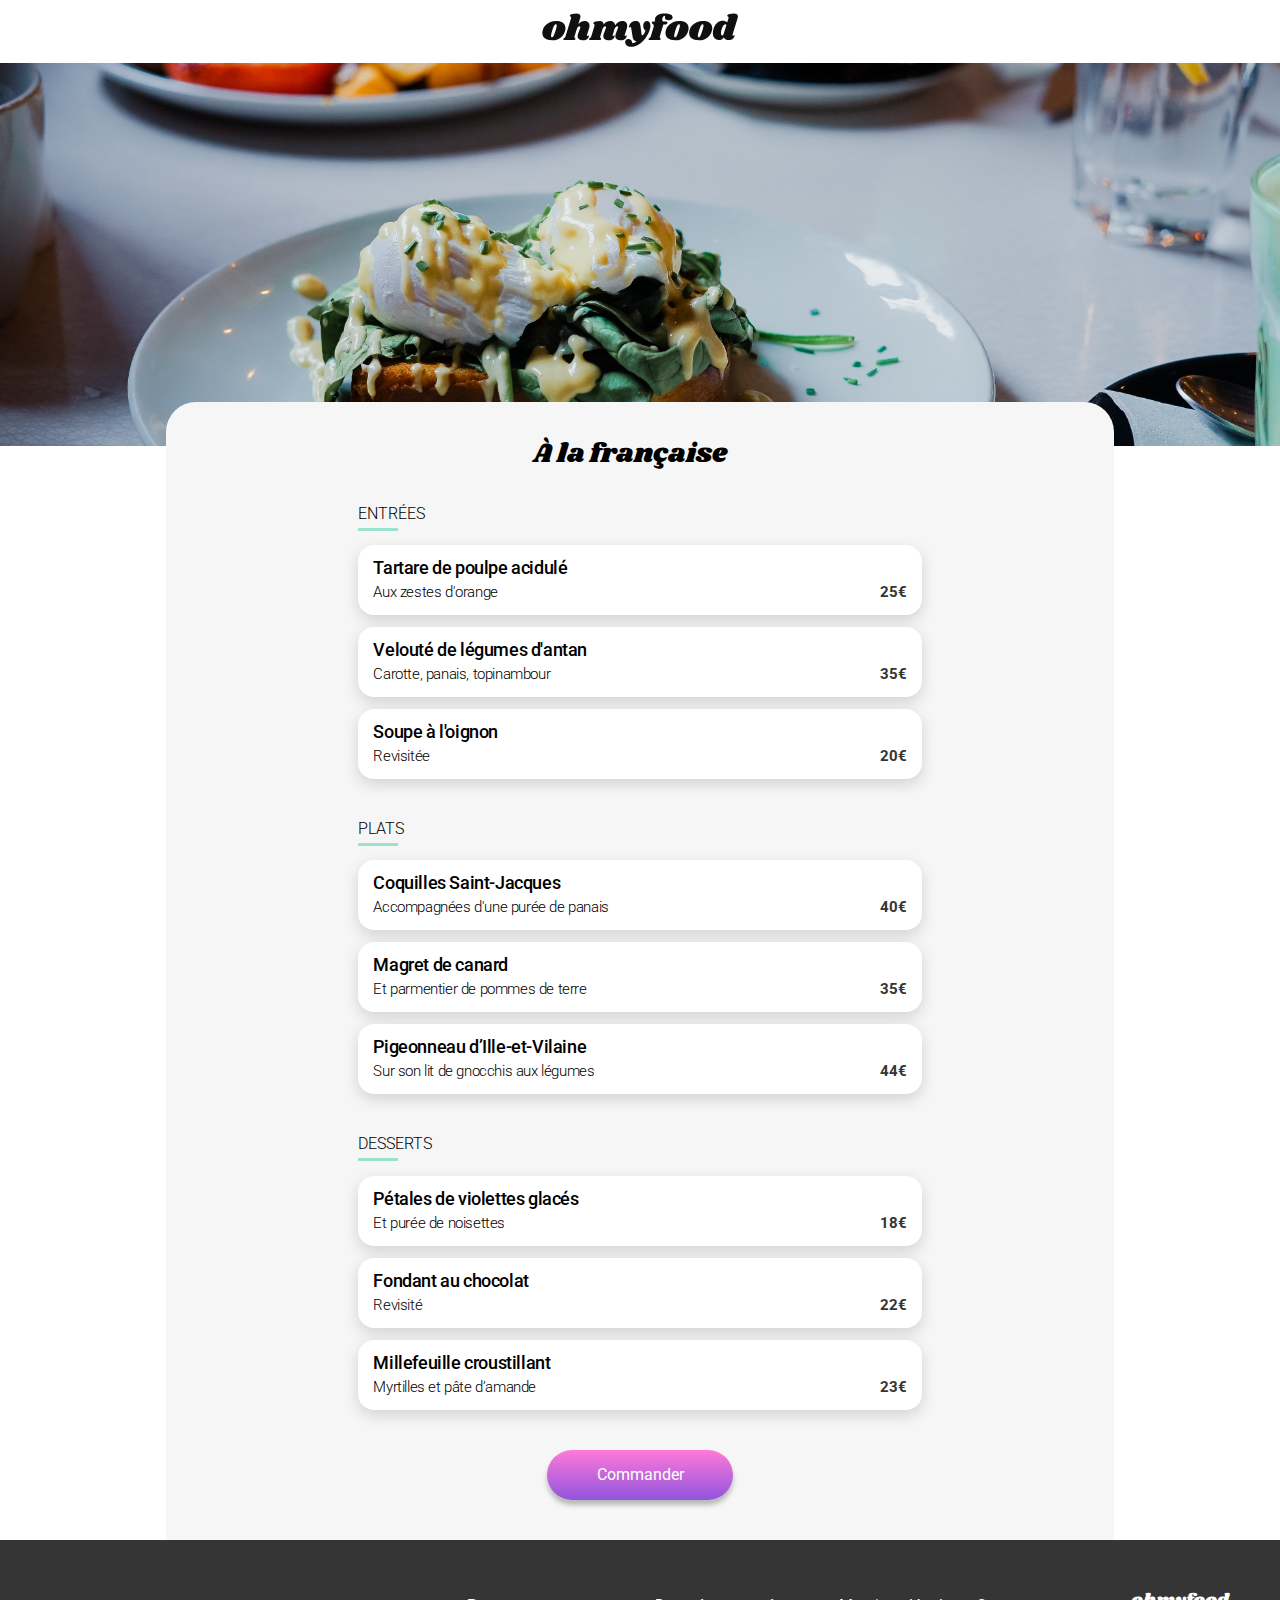
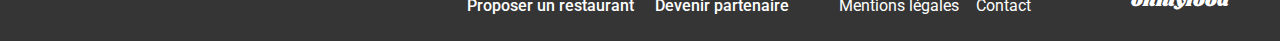
==== commit 09cde607: "renommage dossier sass" ====
--- a/sass/main.css
+++ b/sass/main.css
@@ -118,13 +118,13 @@
   content: "";
   border-radius: 30px;
   position: absolute;
+  z-index: -1;
   top: 0;
   right: 0;
   bottom: 0;
   left: 0;
   background: linear-gradient(to bottom, #ff93e1, #a16be0 97%);
   opacity: 0;
-  z-index: -1;
   /** "all" pour prendre en compte l'opacité et la mixin concernant l'ombre portée lors de l'activation des pseudo-classes :active et :hover situées au-dessus. Cette animation dure 300ms. Le cubic-bezier vient personnaliser 
   la vitesse en début (x1 y1) et fin d'animation (x2 y2, sur une courbe de graphique). **/
   transition: all 0.3s cubic-bezier(0.4, 0.1, 0.6, 0.9);
@@ -160,7 +160,7 @@
 
 /** Paramètres généraux des coeurs **/
 .fa__base {
-  /** Positionnement spécifique des coeurs en fonction de leur conteneur parent ".carre" **/
+  /** Positionnement spécifique des coeurs en fonction de leur conteneur parent ".position" **/
   position: absolute;
   font-size: 23px;
   /** on rend l'icône et sa couleur d'origine invisibles **/
@@ -188,14 +188,19 @@
   /** d'abord invisible... **/
   opacity: 0;
 }
-.fas:active, .fas:hover {
+.fas:active {
   /** ...puis visible. **/
   opacity: 1;
 }
+@media screen and (min-width: 768px) {
+  .fas:hover {
+    opacity: 1;
+  }
+}
 
 /** CHECKBOX **/
 .checkbox {
-  /** positionnement de la checkbox au même endroit que les coeurs, en fonction du conteneur parent ".carre", mais celle-ci est invisible **/
+  /** positionnement de la checkbox au même endroit que les coeurs, en fonction du conteneur parent ".position", mais celle-ci est invisible **/
   position: absolute;
   opacity: 0;
 }
@@ -309,7 +314,6 @@
   /** Style des 3 ronds **/
 }
 .loader__title {
-  position: relative;
   font-family: "Shrikhand", serif;
   color: #ffffff;
   font-size: 2rem;
@@ -687,8 +691,9 @@
   animation: menu 1.5s 450ms both;
 }
 
-/** Paramètres Vignettes plats **/
+/***** Paramètres Vignettes plats ******/
 .vignette {
+  position: relative;
   display: flex;
   justify-content: space-between;
   /** rouge/vert/bleu et opacité de la couleur, ici, 15% **/
@@ -699,50 +704,14 @@
   border-radius: 16px;
   line-height: 25px;
   cursor: pointer;
+  /** Paramètres de languette verte **/
+  /** Paramètres du prix affiché **/
   /** On coupe le texte à l'aide de 3 petits points lorsque c'est nécessaire **/
-  /** Paramètres du prix affiché **/
-  /** Paramètres de languette verte **/
   /** Enchaînement d'animations de la droite vers la gauche: au clic ou au survol sur la vignette, la languette verte contenant la coche apparaît, poussant le prix et faisant disparaître la longueur des textes qui sont, eux, remplacés par les points de suspension **/
   /** Media Queries - Même chose au survol**/
 }
 .vignette:not(:last-child) {
   margin-bottom: 12px;
-}
-.vignette__points {
-  text-overflow: ellipsis;
-  white-space: nowrap;
-  overflow: hidden;
-  width: 290px;
-  transition: all 0.3s ease-in-out;
-  /** Paramètres de chaque ligne **/
-}
-.vignette__points--one {
-  text-overflow: ellipsis;
-  white-space: nowrap;
-  overflow: hidden;
-  font-size: 1.125rem;
-  font-weight: 500;
-  padding-top: 10px;
-  padding-left: 15px;
-  letter-spacing: -0.4px;
-}
-.vignette__points--two {
-  text-overflow: ellipsis;
-  white-space: nowrap;
-  overflow: hidden;
-  font-size: 0.94rem;
-  font-weight: 300;
-  padding-left: 15px;
-  padding-bottom: 10px;
-  letter-spacing: -0.4px;
-}
-.vignette__price {
-  font-size: 0.94rem;
-  font-weight: 700;
-  color: #353535;
-  margin-top: 35px;
-  margin-left: auto;
-  transition: transform 0.3s ease-in-out;
 }
 .vignette .vignette__bar {
   display: flex;
@@ -763,7 +732,7 @@
 }
 @media screen and (min-width: 768px) {
   .vignette .vignette__bar {
-    width: 10%;
+    width: 13%;
     margin-left: -35px;
   }
 }
@@ -780,25 +749,80 @@
 .vignette .vignette__bar i {
   color: #99e2d0;
 }
+.vignette__price {
+  position: absolute;
+  font-size: 0.94rem;
+  font-weight: 700;
+  color: #353535;
+  margin-top: 35px;
+  right: 15px;
+  transition: transform 0.3s ease-in-out;
+}
+.vignette__points {
+  text-overflow: ellipsis;
+  white-space: nowrap;
+  overflow: hidden;
+  width: 82%;
+  transition: all 0.3s ease-in-out;
+  /** Paramètres de chaque ligne **/
+}
+@media screen and (min-width: 768px) {
+  .vignette__points {
+    width: 85%;
+  }
+}
+.vignette__points--one {
+  text-overflow: ellipsis;
+  white-space: nowrap;
+  overflow: hidden;
+  font-size: 1.125rem;
+  font-weight: 500;
+  padding-top: 10px;
+  padding-left: 15px;
+  letter-spacing: -0.4px;
+}
+.vignette__points--two {
+  text-overflow: ellipsis;
+  white-space: nowrap;
+  overflow: hidden;
+  font-size: 0.94rem;
+  font-weight: 300;
+  padding-left: 15px;
+  padding-bottom: 10px;
+  letter-spacing: -0.4px;
+}
 .vignette:active > .vignette__bar {
   transform: scaleX(1);
   opacity: 1;
 }
 .vignette:active > .vignette__price {
-  transform: translateX(-65px);
+  transform: translateX(-17vw);
+}
+@media screen and (min-width: 768px) {
+  .vignette:active > .vignette__price {
+    transform: translateX(-5.5vw);
+  }
 }
 .vignette:active > .vignette__points {
   width: 190px;
 }
 @media screen and (min-width: 768px) {
+  .vignette:active > .vignette__points {
+    width: 220px;
+  }
+}
+@media screen and (min-width: 1024px) {
+  .vignette:hover {
+    /** remise de transform: scaleX et translateX car sinon ils ne fonctionneront qu'avec :active **/
+  }
   .vignette:hover > .vignette__bar {
     transform: scaleX(1);
     opacity: 1;
   }
   .vignette:hover > .vignette__price {
-    transform: translateX(-50px);
+    transform: translateX(-5.5vw);
   }
   .vignette:hover > .vignette__points {
-    width: 300px;
+    width: 300px; /** obligation de mettre une width assez large pour que les points de suspension n'apparaissent plus car sinon on hérite de la width en 768px qui, elle, coupe encore le texte avec les 3 petits points **/
   }
 }/*# sourceMappingURL=main.css.map */